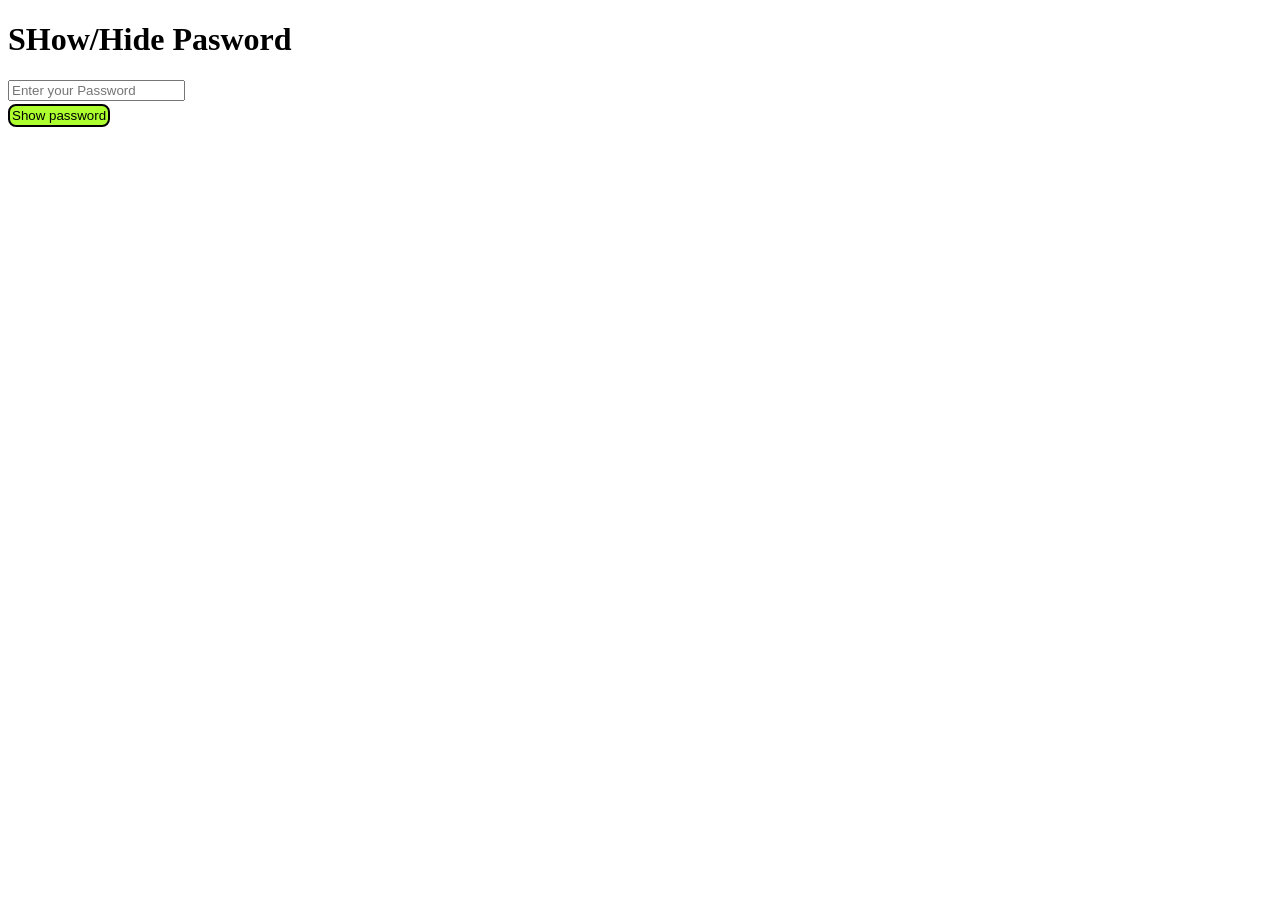
==== p2/ShowHidePassword/index.html @ 920a7b2a "practise questions" ====
<!DOCTYPE html>
<html lang="en">
<head>
    <meta charset="UTF-8">
    <meta name="viewport" content="width=device-width, initial-scale=1.0">
    <title>Show/Hide Password</title>
</head>
<body>
    <link rel="stylesheet" href="style.css">
    <h1>SHow/Hide Pasword</h1>
    <div class ="main">
        <div>
            <input type="password" id="passwordField" placeholder="Enter your Password">
        </div>
        <button  type="button" id="toggleBtn">Show password</button>
    </div>
    <script src="index.js"></script>
</body>
</html>
---- p2/ShowHidePassword/style.css ----
button{
    background: greenyellow;
    border: 2px solid #000;
    border-radius: 8px; 
    padding: 2px;
    margin-top: 3px;
}
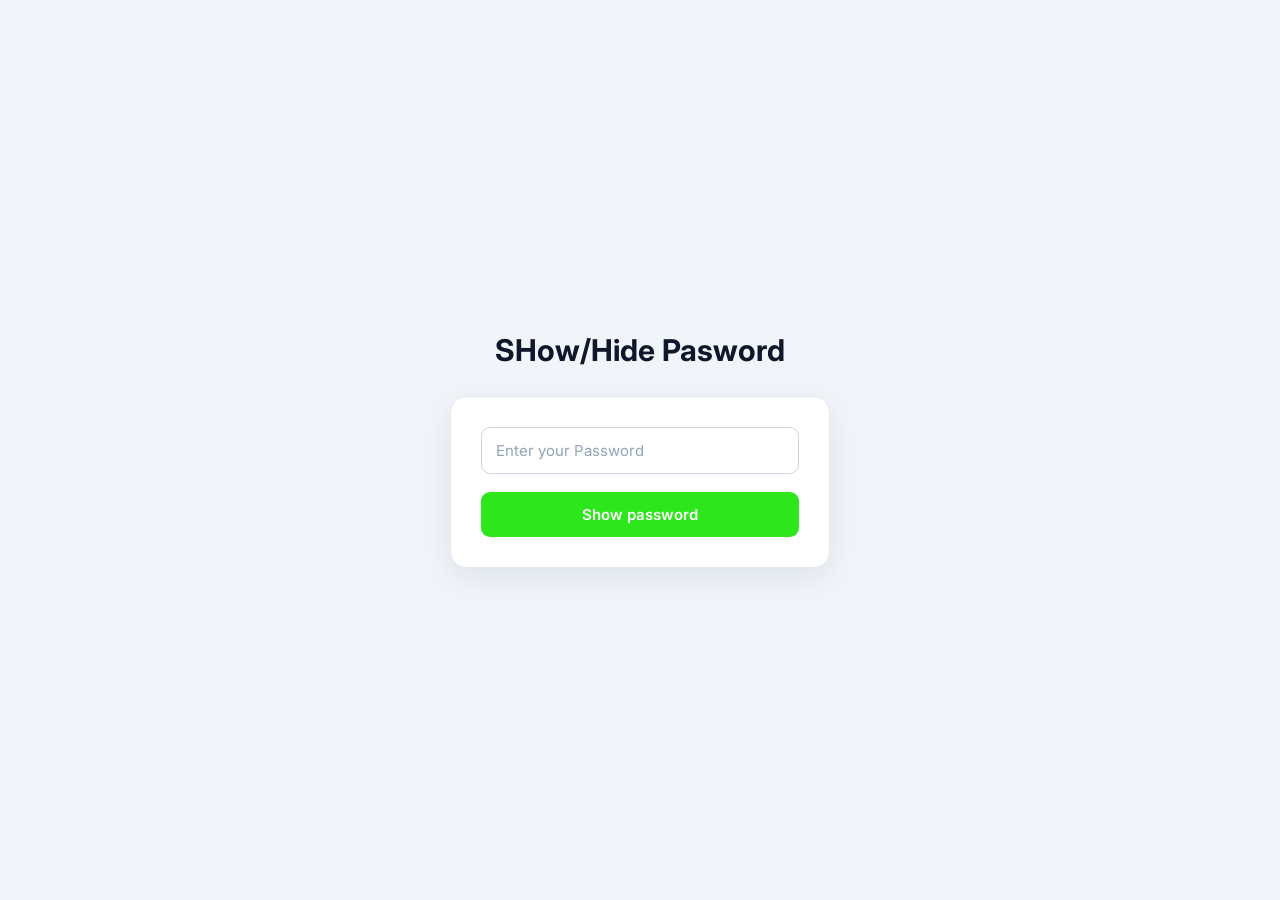
==== commit 5c59fc15: "updated css" ====
--- a/p2/ShowHidePassword/index.html
+++ b/p2/ShowHidePassword/index.html
@@ -4,15 +4,15 @@
     <meta charset="UTF-8">
     <meta name="viewport" content="width=device-width, initial-scale=1.0">
     <title>Show/Hide Password</title>
+    <link rel="stylesheet" href="style.css">
 </head>
 <body>
-    <link rel="stylesheet" href="style.css">
     <h1>SHow/Hide Pasword</h1>
     <div class ="main">
         <div>
-            <input type="password" id="passwordField" placeholder="Enter your Password">
+            <input type="password" id="passwordID" placeholder="Enter your Password">
         </div>
-        <button  type="button" id="toggleBtn">Show password</button>
+        <button  type="button" id="toggleBtnID">Show password</button>
     </div>
     <script src="index.js"></script>
 </body>
--- a/p2/ShowHidePassword/style.css
+++ b/p2/ShowHidePassword/style.css
@@ -1,7 +1,112 @@
-button{
-    background: greenyellow;
-    border: 2px solid #000;
-    border-radius: 8px; 
-    padding: 2px;
-    margin-top: 3px;
-}+/* Google Font */
+@import url('https://fonts.googleapis.com/css2?family=Inter:wght@400;500;600;700&display=swap');
+
+/* Reset */
+
+* {
+  margin: 0;
+  padding: 0;
+  box-sizing: border-box;
+  }
+
+/* Page Background */
+body {
+font-family: 'Inter', sans-serif;
+min-height: 100vh;
+display: flex;
+flex-direction: column;
+justify-content: center;
+align-items: center;
+padding: 20px;
+background: #f1f5f9;
+color: #1e293b;
+}
+
+/* Heading */
+h1 {
+font-size: 30px;
+font-weight: 700;
+margin-bottom: 28px;
+text-align: center;
+color: #0f172a;
+}
+
+/* Main Card */
+.main {
+width: 100%;
+max-width: 380px;
+padding: 30px;
+background: #ffffff;
+border: 1px solid #e2e8f0;
+border-radius: 16px;
+box-shadow: 0 10px 30px rgba(15, 23, 42, 0.08);
+}
+
+/* Input Container */
+.main > div {
+margin-bottom: 18px;
+}
+
+/* Password Input */
+#passwordID {
+width: 100%;
+padding: 13px 14px;
+font-family: inherit;
+font-size: 15px;
+color: #0f172a;
+background: #ffffff;
+border: 1px solid #cbd5e1;
+border-radius: 9px;
+outline: none;
+transition: border-color 0.2s ease, box-shadow 0.2s ease;
+}
+
+/* Placeholder */
+#passwordID::placeholder {
+color: #94a3b8;
+}
+
+/* Input Focus */
+#passwordID:focus {
+border-color: #2563eb;
+box-shadow: 0 0 0 3px rgba(37, 99, 235, 0.12);
+}
+
+/* Toggle Button */
+#toggleBtnID {
+width: 100%;
+padding: 13px;
+font-family: inherit;
+font-size: 15px;
+font-weight: 600;
+color: #ffffff;
+background: #2de61c;
+border: none;
+border-radius: 9px;
+cursor: pointer;
+transition: background 0.2s ease, transform 0.2s ease;
+}
+
+/* Button Hover */
+#toggleBtnID:hover {
+background: #d8741d;
+}
+
+/* Button Click */
+#toggleBtnID:active {
+transform: scale(0.98);
+}
+
+/* Responsive Design */
+@media (max-width: 480px) {
+h1 {
+font-size: 24px;
+}
+
+
+.main {
+    padding: 22px;
+}
+
+
+}
